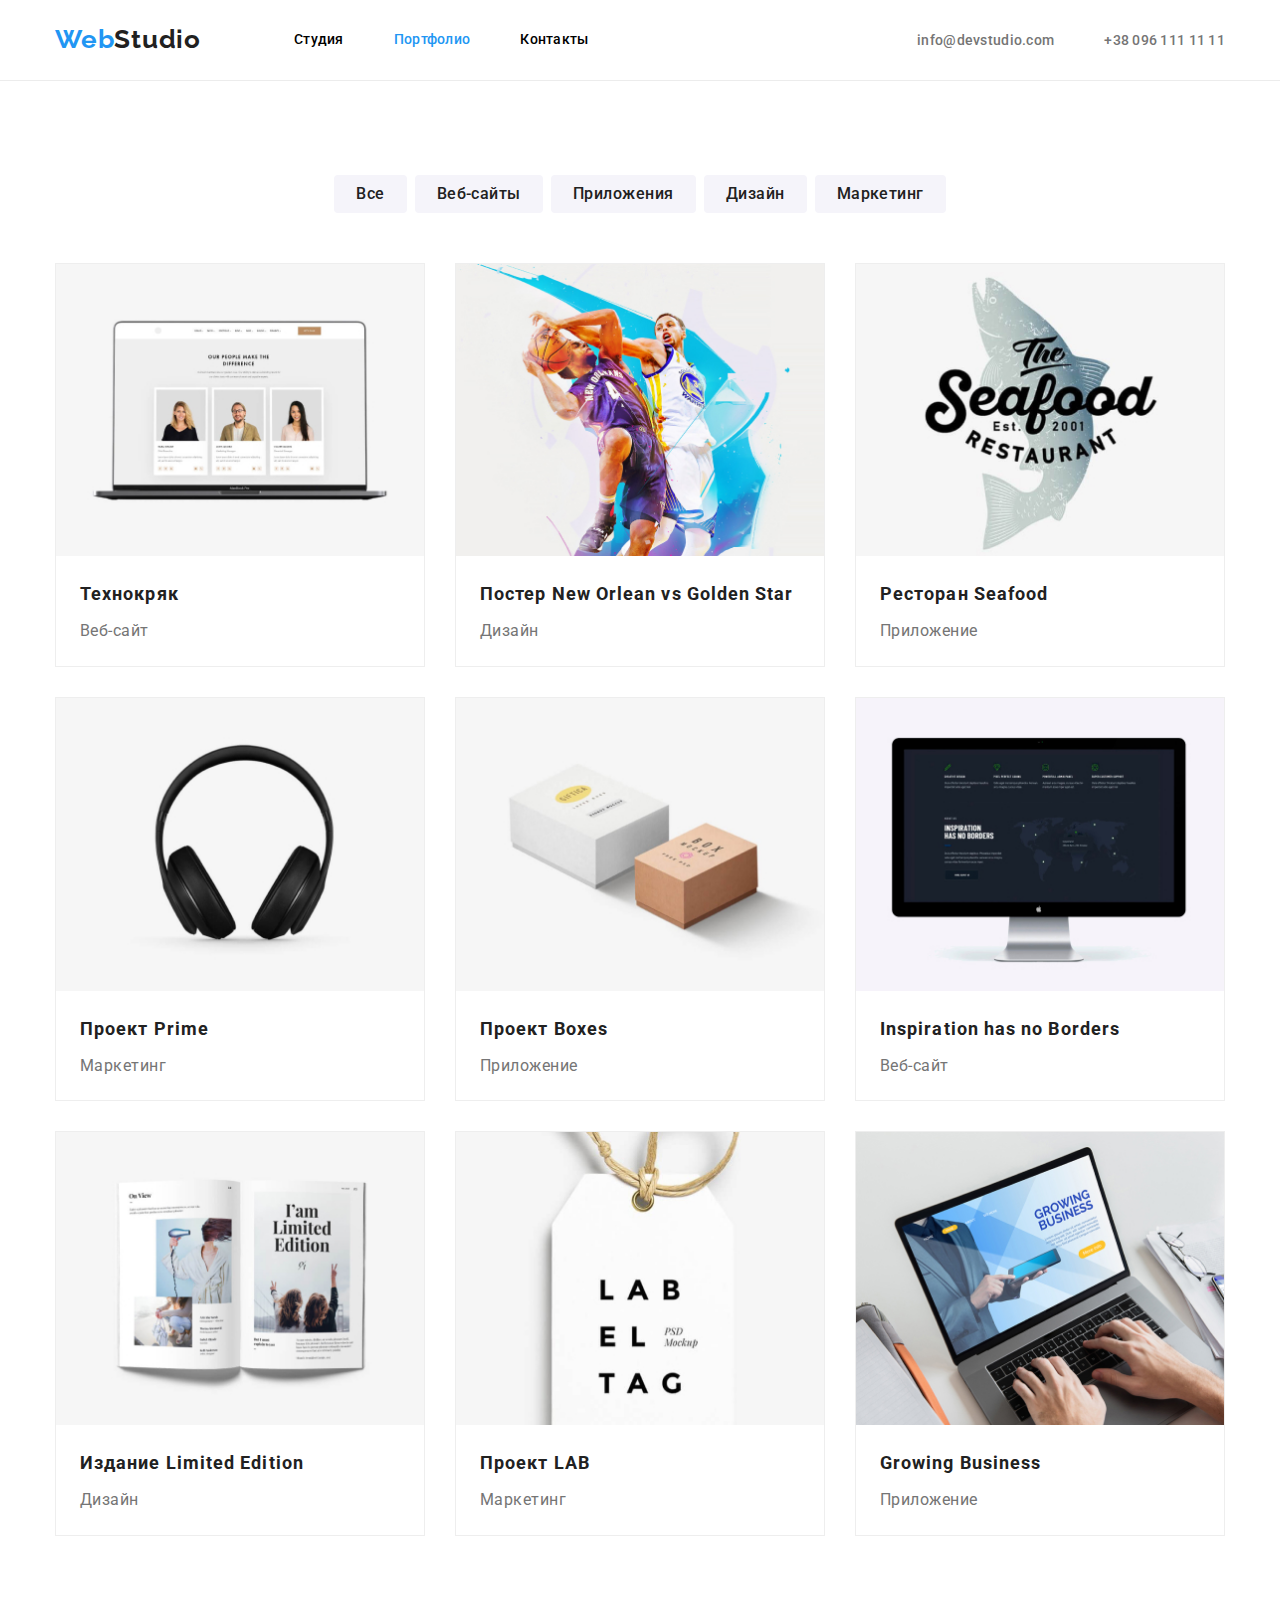
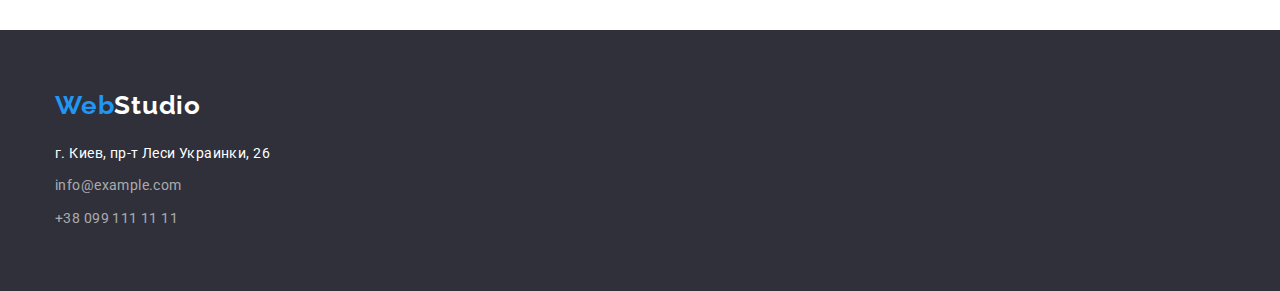
==== portfolio.html @ 2e31e567 "1st commit hw-04" ====
<!DOCTYPE html>
<html lang="ru">
  <head>
    <meta charset="UTF-8" />
    <meta name="viewport" content="width=device-width, initial-scale=1.0" />
    <title>Портфолио</title>
    <link rel="stylesheet" href="./css/normalize.css" />
    <link
      href="https://fonts.googleapis.com/css2?family=Raleway:wght@700&family=Roboto:ital,wght@0,100;0,300;0,400;0,500;0,700;0,900;1,500&display=swap"
      rel="stylesheet"
    />
    <link rel="stylesheet" href="./css/styles.css" />
  </head>

  <body>
    <!-- Header down  -->
    <header class="header">
      <div class="container">
        <nav class="main-nav">
          <!--оформление логотипа-->
          <a href="./index.html" class="logo-link">
            <p>
              <span class="logo logo-left">Web</span
              ><span class="logo logo-right">Studio</span>
            </p>
          </a>

          <ul class="nav-size site-nav">
            <li class="item">
              <a href="./index.html" class="link">Студия</a>
            </li>
            <li class="item">
              <a href="#" class="nav-light link">Портфолио</a>
            </li>
            <li class="item"><a href="#" class="link">Контакты</a></li>
          </ul>

          <ul class="nav-address">
            <li class="item">
              <a
                href="mailto:info@devstudio.com"
                class="link nav-color nav-size"
                >info@devstudio.com</a
              >
            </li>
            <li class="item">
              <a href="tel:+380961111111" class="link nav-color nav-size"
                >+38 096 111 11 11</a
              >
            </li>
          </ul>
        </nav>
      </div>
    </header>

    <!-- Main down -->
    <main>
      <section>
        <div class="container">
          <h1 class="main-title">Портфолио</h1>
          <!-- Cписок кнопок -->
          <ul class="button-list">
            <li class="item">
              <button type="button" class="button">Все</button>
            </li>
            <li class="item">
              <button type="button" class="button">Веб-сайты</button>
            </li>
            <li class="item">
              <button type="button" class="button">Приложения</button>
            </li>
            <li class="item">
              <button type="button" class="button">Дизайн</button>
            </li>
            <li class="item">
              <button type="button" class="button">Маркетинг</button>
            </li>
          </ul>

          <!-- галерея -->
          <ul class="galery-board">
            <li class="galery-item galery-bg">
              <a href="#">
                <img
                  src="./images/portfolio/technocrack.jpg"
                  alt="картинка главной станицы вебсайта"
                />
                <div class="galery-text">
                  <h3 class="project-text margin-null">Технокряк</h3>
                  <p class="project-job margin-null">Веб-сайт</p>
                </div>
                <p class="galery-decryption">
                  Lorem ipsum dolor sit amet consectetur adipisicing elit.
                  Nesciunt, enim.
                </p>
              </a>
            </li>

            <li class="galery-item galery-bg">
              <a href="#">
                <img
                  src="./images/portfolio/basket.jpg"
                  alt="Постер New Orlean vs Golden Star"
                />

                <div class="galery-text">
                  <h3 class="project-text margin-null">
                    Постер New Orlean vs Golden Star
                  </h3>
                  <p class="project-job margin-null">Дизайн</p>
                </div>

                <p class="galery-decryption">
                  Lorem ipsum dolor sit amet consectetur adipisicing elit.
                  Nesciunt, enim.
                </p>
              </a>
            </li>

            <li class="galery-item galery-bg">
              <a href="#">
                <img
                  src="./images/portfolio/seafood.jpg"
                  alt="Реклама ресторана seafood"
                />

                <div class="galery-text">
                  <h3 class="project-text margin-null">Ресторан Seafood</h3>
                  <p class="project-job margin-null">Приложение</p>
                </div>

                <p class="galery-decryption">
                  Lorem ipsum dolor sit amet consectetur adipisicing elit.
                  Nesciunt, enim.
                </p>
              </a>
            </li>

            <li class="galery-item galery-bg">
              <a href="#">
                <img
                  src="./images/portfolio/prime.jpg"
                  alt="Наушники на белом фоне"
                />
                <div class="galery-text">
                  <h3 class="project-text margin-null">Проект Prime</h3>
                  <p class="project-job margin-null">Маркетинг</p>
                </div>
                <p class="galery-decryption">
                  Lorem ipsum dolor sit amet consectetur adipisicing elit.
                  Nesciunt, enim.
                </p>
              </a>
            </li>

            <li class="galery-item galery-bg">
              <a href="#">
                <img
                  src="./images/portfolio/boxes.jpg"
                  alt="Коробки на белом фоне"
                />

                <div class="galery-text">
                  <h3 class="project-text margin-null">Проект Boxes</h3>
                  <p class="project-job margin-null">Приложение</p>
                </div>

                <p class="galery-decryption">
                  Lorem ipsum dolor sit amet consectetur adipisicing elit.
                  Nesciunt, enim.
                </p>
              </a>
            </li>

            <li class="galery-item galery-bg">
              <a href="#">
                <img
                  src="./images/portfolio/inspiration.jpg"
                  alt="Монитор на белом фоне"
                />

                <div class="galery-text">
                  <h3 class="project-text margin-null">
                    Inspiration has no Borders
                  </h3>
                  <p class="project-job margin-null">Веб-сайт</p>
                </div>

                <p class="galery-decryption">
                  Lorem ipsum dolor sit amet consectetur adipisicing elit.
                  Nesciunt, enim.
                </p>
              </a>
            </li>

            <li class="galery-item galery-bg">
              <a href="#">
                <img
                  src="./images/portfolio/limited-edition.jpg"
                  alt="Разворот журнала"
                />

                <div class="galery-text">
                  <h3 class="project-text margin-null">
                    Издание Limited Edition
                  </h3>
                  <p class="project-job margin-null">Дизайн</p>
                </div>

                <p class="galery-decryption">
                  Lorem ipsum dolor sit amet consectetur adipisicing elit.
                  Nesciunt, enim.
                </p>
              </a>
            </li>

            <li class="galery-item galery-bg">
              <a href="#">
                <img
                  src="./images/portfolio/label-tag.jpg"
                  alt="Лейба с надписью Label Tag"
                />

                <div class="galery-text">
                  <h3 class="project-text margin-null">Проект LAB</h3>
                  <p class="project-job margin-null">Маркетинг</p>
                </div>

                <p class="galery-decryption">
                  Lorem ipsum dolor sit amet consectetur adipisicing elit.
                  Nesciunt, enim.
                </p>
              </a>
            </li>

            <li class="galery-item galery-bg">
              <a href="#">
                <img
                  src="./images/portfolio/growing-business.jpg"
                  alt="ноутбук на котором печатают"
                />

                <div class="galery-text">
                  <h3 class="project-text margin-null">Growing Business</h3>
                  <p class="project-job margin-null">Приложение</p>
                </div>

                <p class="galery-decryption">
                  Lorem ipsum dolor sit amet consectetur adipisicing elit.
                  Nesciunt, enim.
                </p>
              </a>
            </li>
          </ul>
        </div>
      </section>
    </main>

    <!-- Footer down -->
    <footer class="footer">
      <div class="container">
        <a href="#">
          <p class="logo-text">
            <span class="logo logo-left">Web</span
            ><span class="logo logo-footer">Studio</span>
          </p>
        </a>
        <address class="footer-link">
          <p>г. Киев, пр-т Леси Украинки, 26</p>

          <ul class="footer-address">
            <li>
              <a href="mailto:info@example.com" class="link"
                >info@example.com</a
              >
            </li>

            <li>
              <a href="tel:+380991111111" class="link">+38 099 111 11 11</a>
            </li>
          </ul>
        </address>
      </div>
    </footer>
  </body>
</html>
---- css/styles.css ----
/* color: #212121; основной цвет текста (черный) */
/* color: #757575; цвет почты и телефона хедер и цвет вторичного текста(серый) */
/* color: rgba(255, 255, 255, 0.6); цвет почты и телефона футер(серый)*/
/* color: #2196F3; синий акцент */
/* background: #2F303A; фон первой секции (темно-серый) */
/* background: #F5F4FA; */

:root {
  /* color-parameters */
  --color-black: #212121;
  --color-white: #ffffff;
  --color-grey: #757575;
  --color-blue: #2196f3;
  --color-background-grey: #2f303a;
  --color-background-our: #f5f4fa;
  --color-grey-rgba: rgba(255, 255, 255, 0.6);

  /* font-nav-parameters */
  --nav-font-style: normal;
  --nav-font-weight: 500;
  --nav-font-size: 14px;
  --nav-line-height: 1.14;
  --nav-letter-spacing: 0.02em;
}

body {
  font-family: 'Roboto', sans-serif;
  background-color: var(--color-white);
}
body ul {
  list-style: none;
  font-style: normal;
  margin-block-start: 0px;
  margin-block-end: 0px;
  padding-inline-start: 0px;
}
.margin-null {
  margin-block-start: 0;
  margin-block-end: 0;
}

.main-title {
  display: none;
}

.header {
  border-bottom: 1px solid #ececec;
}

.link {
  columns: #000000;
  text-decoration: none;
}

.link:hover,
.link:focus {
  color: var(--color-blue);
}

/* start navigation block */
.main-nav {
  display: flex;
  align-items: center;
}
.site-nav {
  display: flex;
}

.site-nav .item {
  margin-right: 50px;
}
.site-nav .item:last-child {
  margin-right: 0;
}
.nav-size .link {
  display: block;
  padding-top: 32px;
  padding-bottom: 32px;
}

.nav-address {
  display: flex;
  margin-left: auto;
}
.nav-address .link {
  padding-top: 32px;
  padding-bottom: 32px;
}

.container {
  margin-left: auto;
  margin-right: auto;
  width: 1170px;
  padding-left: 15px;
  padding-right: 15px;
}
.main-nav .logo-link {
  margin-right: 93px;
}

.logo-link p {
  margin-block-start: 0px;
  margin-block-end: 0px;
  padding-top: 24px;
  padding-bottom: 25px;
}
/* .nav-address .item {
  margin-right: 50px;
}
.nav-address .item:last-child {
  margin-right: 0;
} */

.nav-address .item + .item {
  margin-left: 50px;
}

.nav-light {
  color: var(--color-blue);
}

.nav-color {
  color: var(--color-grey);
}

.nav-size {
  font-style: var(--nav-font-style);
  font-weight: var(--nav-font-weight);
  font-size: var(--nav-font-size);
  line-height: var(--nav-line-height);
  letter-spacing: var(--nav-letter-spacing);
  padding-inline-start: 0px;
}
/* END navigation block */
/* -----------
-----------
-----------
----------- */
/* start logo css */

.logo {
  font-family: Raleway;
  font-style: normal;
  font-weight: bold;
  font-size: 26px;
  line-height: 1.19;
  /* identical to box height */
  letter-spacing: 0.03em;
}

.logo-left {
  color: var(--color-blue);
}

.logo-right {
  color: var(--color-black);
}

/* .header-logo {
} */
.logo-footer {
  color: var(--color-white);
  margin-bottom: 20px;
}
/* END logo css */
/* -----------
-----------
-----------
----------- */
/* Start main section */
.main-section {
  background-color: var(--color-background-grey);
  text-align: center;
  padding-bottom: 200px;
  padding-top: 200px;
}

.main-text {
  font-style: normal;
  font-weight: 900;
  font-size: 44px;
  line-height: 1.36;
  text-align: center;
  letter-spacing: 0.06em;
  text-transform: uppercase;
  color: var(--color-white);
  margin-top: 0;
  margin-bottom: 30;
}

.main-button {
  display: inline-block;
  padding: 10px 32px;
  min-width: 200px;
  border-radius: 4px;
  border: none;
  text-decoration: none;
  font-family: Roboto;
  font-style: normal;
  font-weight: bold;
  font-size: 16px;
  line-height: 30px;
  letter-spacing: 0.06em;
  color: var(--color-white);
  background-color: var(--color-blue);
  margin-top: 0px;
  margin-bottom: 0px;
}

/* END main sections */
/* -----------
-----------
-----------
----------- */

/* Start section description */
.section-desc {
  padding-top: 94px;
  padding-bottom: 94px;
}

.section-desc h3 {
  font-style: normal;
  font-weight: bold;
  font-size: 14px;
  line-height: 1.14;
  letter-spacing: 0.03em;
  text-transform: uppercase;
  color: var(--color-black);
}

.desc-content {
  display: flex;
  padding-inline-start: 0px;

  margin: 0;
}

.desc-content .item + .item {
  margin-left: 30px;
}
.desc-content .item h3 {
  margin-top: 0;
  margin-bottom: 10px;
}
.desc-content .item p {
  margin-block-start: 0px;
  margin-block-end: 0px;
}
.desc-text {
  font-style: normal;
  font-weight: normal;
  font-size: 14px;
  color: var(--color-grey);
  line-height: 1.71;
  /* or 171% */

  letter-spacing: 0.03em;
}

/* END section description */

/* /Start about section */
.text-about {
  font-style: normal;
  font-weight: bold;
  font-size: 36px;
  line-height: 1.16;
  text-align: center;
  letter-spacing: 0.03em;
  color: var(--color-black);
  margin-block-start: 0px;
  margin-bottom: 50px;
}

.about-image {
  display: flex;

  margin-bottom: 94px;
}
.about-image .item + .item {
  margin-left: 30px;
}
/* End about section */
/* //////
///////
/////// */
/* Start Team section */
.team-section {
  background-color: var(--color-background-our);
  text-align: center;
  padding-top: 94px;
  padding-bottom: 94px;
}

.team-section h3 {
  font-style: normal;
  font-weight: 500;
  font-size: 16px;
  line-height: 1.18;
  text-align: center;
  letter-spacing: 0.03em;
  color: var(--color-black);
}
.team-section p {
  font-style: normal;
  font-weight: normal;
  font-size: 16px;
  line-height: 19px;
  text-align: center;
  letter-spacing: 0.03em;

  color: var(--color-grey);
}

.team-list {
  display: flex;
  padding-inline-start: 0px;
}

.team-list .item + .item {
  margin-left: 30px;
}

.footer {
  background-color: var(--color-background-grey);
  padding-top: 60px;
  padding-bottom: 60px;
}
.footer-link p {
  font-family: Roboto;
  font-style: normal;
  font-weight: normal;
  font-size: 14px;
  line-height: 24px;
  /* or 171% */

  letter-spacing: 0.03em;

  color: var(--color-white);
  margin-bottom: 9px;
}

.footer-link a {
  font-style: normal;
  font-weight: normal;
  font-size: 14px;
  line-height: 1.71;
  /* or 171% */
  letter-spacing: 0.03em;
  color: var(--color-grey-rgba);
  margin-top: 9px;
}
.logo-text {
  margin-block-start: 0;
  margin-bottom: 20px;
}

.footer-address {
  padding-inline-start: 0px;
}

.footer-address li:first-child {
  margin-bottom: 9px;
}

.team-frame {
  background-color: #ffffff;
  box-shadow: 0px 1px 3px rgba(0, 0, 0, 0.12), 0px 1px 1px rgba(0, 0, 0, 0.14),
    0px 2px 1px rgba(0, 0, 0, 0.2);
  border-radius: 0px 0px 4px 4px;
}

.team-frame h3,
p {
  margin-block-start: 0px;
  margin-block-end: 0px;
}
.team-frame h3 {
  margin-top: 30px;
  margin-bottom: 10px;
}
.team-frame p {
  margin-bottom: 30px;
}
/* +

PORTFOLIO.HTML

*/

.button {
  font-style: normal;
  font-weight: 500;
  font-size: 16px;
  line-height: 1.62;
  /* identical to box height, or 162% */
  text-align: center;
  letter-spacing: 0.03em;
  color: var(--color-black);
  background: var(--color-background-our);
  border-radius: 4px;
  border: 0px;
  padding: 6px 22px;
}

.button:hover,
.button:focus {
  color: var(--color-white);
  background-color: var(--color-blue);
  border: 0px;
  box-shadow: 0px 3px 1px rgba(0, 0, 0, 0.1), 0px 1px 2px rgba(0, 0, 0, 0.08),
    0px 2px 2px rgba(0, 0, 0, 0.12);
  border-radius: 4px;
}

.button-list {
  display: flex;
  justify-content: center;
  margin-top: 94px;
  margin-bottom: 50px;
}
.button-list .item + .item {
  margin-left: 8px;
}

.galery-board {
  display: flex;
  flex-wrap: wrap;
  padding-bottom: 94px;
}
.galery-item {
  width: calc((100% - 30px * 2) / 3);
  height: auto;
  margin-right: 30px;
  margin-bottom: 30px;
  justify-content: center;
  border: 1px solid #eeeeee;
  box-sizing: border-box;
}
.galery-item:nth-child(3n) {
  margin-right: 0;
}
.galery-item:nth-last-child(-n + 3) {
  margin-bottom: 0;
}

.galery-bg {
  background-color: var(--color-white);
}
.galery-text {
  padding: 20px 24px;
}
.project-text {
  font-style: normal;
  font-weight: bold;
  font-size: 18px;
  line-height: 2;
  /* identical to box height, or 200% */
  letter-spacing: 0.06em;
  color: var(--color-black);
  margin-bottom: 4px;
}

.galery-decryption {
  display: none;
}

.project-job {
  font-style: normal;
  font-weight: normal;
  font-size: 16px;
  line-height: 1.87;
  /* identical to box height, or 187% */
  letter-spacing: 0.03em;
  color: var(--color-grey);
}
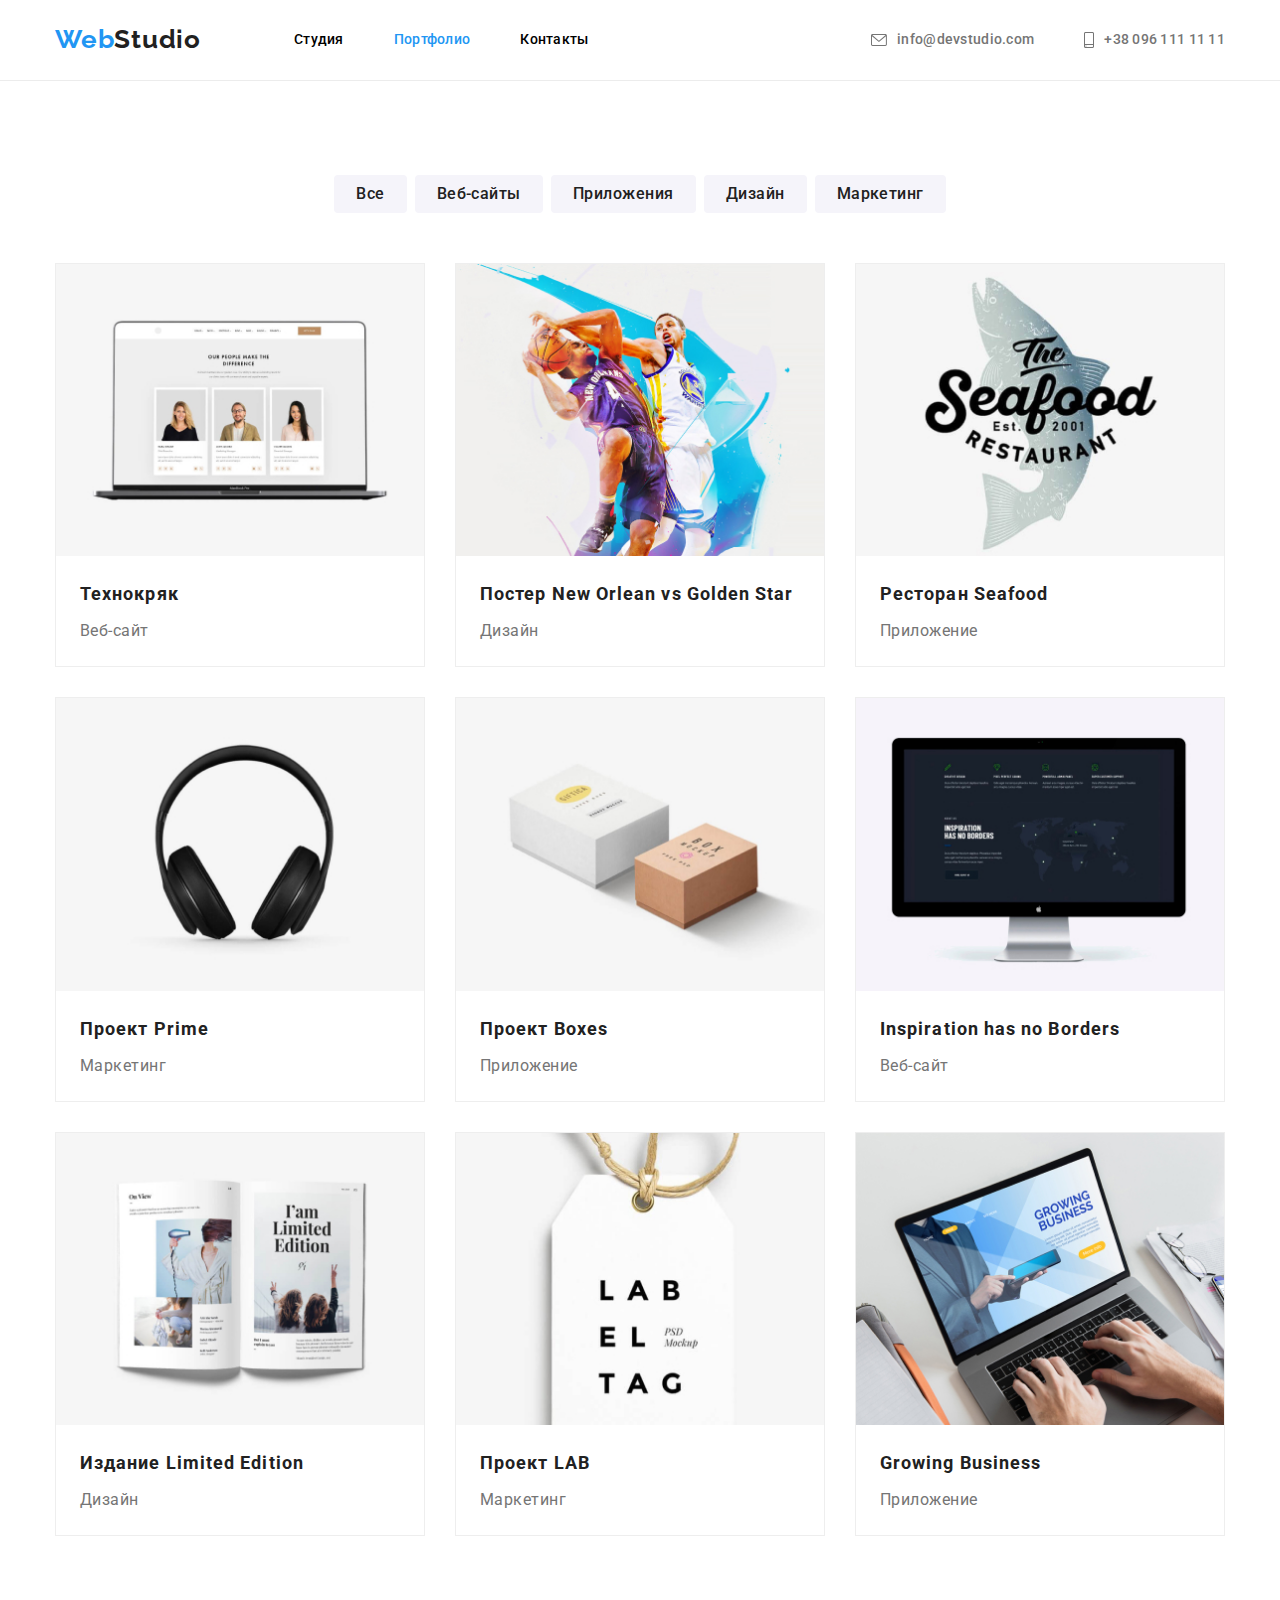
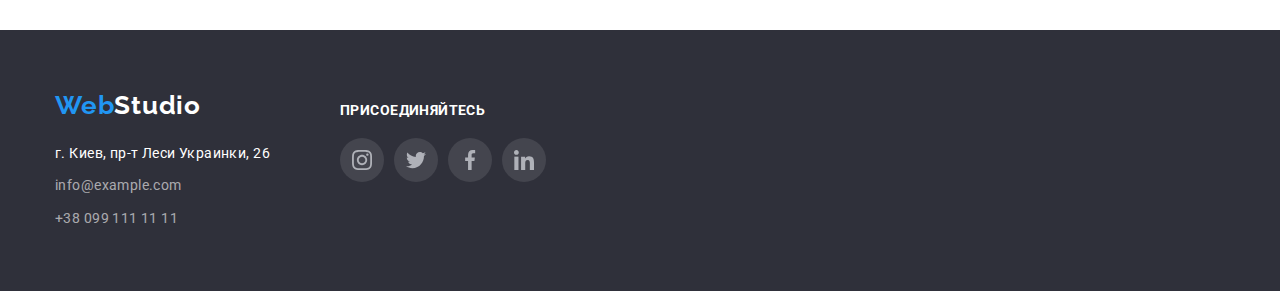
==== commit 4e6ccde7: "first sub hw-04" ====
--- a/portfolio.html
+++ b/portfolio.html
@@ -1,286 +1,337 @@
-<!DOCTYPE html>
-<html lang="ru">
-  <head>
-    <meta charset="UTF-8" />
-    <meta name="viewport" content="width=device-width, initial-scale=1.0" />
-    <title>Портфолио</title>
-    <link rel="stylesheet" href="./css/normalize.css" />
-    <link
-      href="https://fonts.googleapis.com/css2?family=Raleway:wght@700&family=Roboto:ital,wght@0,100;0,300;0,400;0,500;0,700;0,900;1,500&display=swap"
-      rel="stylesheet"
-    />
-    <link rel="stylesheet" href="./css/styles.css" />
-  </head>
-
-  <body>
-    <!-- Header down  -->
-    <header class="header">
-      <div class="container">
-        <nav class="main-nav">
-          <!--оформление логотипа-->
-          <a href="./index.html" class="logo-link">
-            <p>
-              <span class="logo logo-left">Web</span
-              ><span class="logo logo-right">Studio</span>
-            </p>
-          </a>
-
-          <ul class="nav-size site-nav">
-            <li class="item">
-              <a href="./index.html" class="link">Студия</a>
-            </li>
-            <li class="item">
-              <a href="#" class="nav-light link">Портфолио</a>
-            </li>
-            <li class="item"><a href="#" class="link">Контакты</a></li>
-          </ul>
-
-          <ul class="nav-address">
-            <li class="item">
-              <a
-                href="mailto:info@devstudio.com"
-                class="link nav-color nav-size"
-                >info@devstudio.com</a
-              >
-            </li>
-            <li class="item">
-              <a href="tel:+380961111111" class="link nav-color nav-size"
-                >+38 096 111 11 11</a
-              >
-            </li>
-          </ul>
-        </nav>
-      </div>
-    </header>
-
-    <!-- Main down -->
-    <main>
-      <section>
-        <div class="container">
-          <h1 class="main-title">Портфолио</h1>
-          <!-- Cписок кнопок -->
-          <ul class="button-list">
-            <li class="item">
-              <button type="button" class="button">Все</button>
-            </li>
-            <li class="item">
-              <button type="button" class="button">Веб-сайты</button>
-            </li>
-            <li class="item">
-              <button type="button" class="button">Приложения</button>
-            </li>
-            <li class="item">
-              <button type="button" class="button">Дизайн</button>
-            </li>
-            <li class="item">
-              <button type="button" class="button">Маркетинг</button>
-            </li>
-          </ul>
-
-          <!-- галерея -->
-          <ul class="galery-board">
-            <li class="galery-item galery-bg">
-              <a href="#">
-                <img
-                  src="./images/portfolio/technocrack.jpg"
-                  alt="картинка главной станицы вебсайта"
-                />
-                <div class="galery-text">
-                  <h3 class="project-text margin-null">Технокряк</h3>
-                  <p class="project-job margin-null">Веб-сайт</p>
-                </div>
-                <p class="galery-decryption">
-                  Lorem ipsum dolor sit amet consectetur adipisicing elit.
-                  Nesciunt, enim.
-                </p>
-              </a>
-            </li>
-
-            <li class="galery-item galery-bg">
-              <a href="#">
-                <img
-                  src="./images/portfolio/basket.jpg"
-                  alt="Постер New Orlean vs Golden Star"
-                />
-
-                <div class="galery-text">
-                  <h3 class="project-text margin-null">
-                    Постер New Orlean vs Golden Star
-                  </h3>
-                  <p class="project-job margin-null">Дизайн</p>
-                </div>
-
-                <p class="galery-decryption">
-                  Lorem ipsum dolor sit amet consectetur adipisicing elit.
-                  Nesciunt, enim.
-                </p>
-              </a>
-            </li>
-
-            <li class="galery-item galery-bg">
-              <a href="#">
-                <img
-                  src="./images/portfolio/seafood.jpg"
-                  alt="Реклама ресторана seafood"
-                />
-
-                <div class="galery-text">
-                  <h3 class="project-text margin-null">Ресторан Seafood</h3>
-                  <p class="project-job margin-null">Приложение</p>
-                </div>
-
-                <p class="galery-decryption">
-                  Lorem ipsum dolor sit amet consectetur adipisicing elit.
-                  Nesciunt, enim.
-                </p>
-              </a>
-            </li>
-
-            <li class="galery-item galery-bg">
-              <a href="#">
-                <img
-                  src="./images/portfolio/prime.jpg"
-                  alt="Наушники на белом фоне"
-                />
-                <div class="galery-text">
-                  <h3 class="project-text margin-null">Проект Prime</h3>
-                  <p class="project-job margin-null">Маркетинг</p>
-                </div>
-                <p class="galery-decryption">
-                  Lorem ipsum dolor sit amet consectetur adipisicing elit.
-                  Nesciunt, enim.
-                </p>
-              </a>
-            </li>
-
-            <li class="galery-item galery-bg">
-              <a href="#">
-                <img
-                  src="./images/portfolio/boxes.jpg"
-                  alt="Коробки на белом фоне"
-                />
-
-                <div class="galery-text">
-                  <h3 class="project-text margin-null">Проект Boxes</h3>
-                  <p class="project-job margin-null">Приложение</p>
-                </div>
-
-                <p class="galery-decryption">
-                  Lorem ipsum dolor sit amet consectetur adipisicing elit.
-                  Nesciunt, enim.
-                </p>
-              </a>
-            </li>
-
-            <li class="galery-item galery-bg">
-              <a href="#">
-                <img
-                  src="./images/portfolio/inspiration.jpg"
-                  alt="Монитор на белом фоне"
-                />
-
-                <div class="galery-text">
-                  <h3 class="project-text margin-null">
-                    Inspiration has no Borders
-                  </h3>
-                  <p class="project-job margin-null">Веб-сайт</p>
-                </div>
-
-                <p class="galery-decryption">
-                  Lorem ipsum dolor sit amet consectetur adipisicing elit.
-                  Nesciunt, enim.
-                </p>
-              </a>
-            </li>
-
-            <li class="galery-item galery-bg">
-              <a href="#">
-                <img
-                  src="./images/portfolio/limited-edition.jpg"
-                  alt="Разворот журнала"
-                />
-
-                <div class="galery-text">
-                  <h3 class="project-text margin-null">
-                    Издание Limited Edition
-                  </h3>
-                  <p class="project-job margin-null">Дизайн</p>
-                </div>
-
-                <p class="galery-decryption">
-                  Lorem ipsum dolor sit amet consectetur adipisicing elit.
-                  Nesciunt, enim.
-                </p>
-              </a>
-            </li>
-
-            <li class="galery-item galery-bg">
-              <a href="#">
-                <img
-                  src="./images/portfolio/label-tag.jpg"
-                  alt="Лейба с надписью Label Tag"
-                />
-
-                <div class="galery-text">
-                  <h3 class="project-text margin-null">Проект LAB</h3>
-                  <p class="project-job margin-null">Маркетинг</p>
-                </div>
-
-                <p class="galery-decryption">
-                  Lorem ipsum dolor sit amet consectetur adipisicing elit.
-                  Nesciunt, enim.
-                </p>
-              </a>
-            </li>
-
-            <li class="galery-item galery-bg">
-              <a href="#">
-                <img
-                  src="./images/portfolio/growing-business.jpg"
-                  alt="ноутбук на котором печатают"
-                />
-
-                <div class="galery-text">
-                  <h3 class="project-text margin-null">Growing Business</h3>
-                  <p class="project-job margin-null">Приложение</p>
-                </div>
-
-                <p class="galery-decryption">
-                  Lorem ipsum dolor sit amet consectetur adipisicing elit.
-                  Nesciunt, enim.
-                </p>
-              </a>
-            </li>
-          </ul>
-        </div>
-      </section>
-    </main>
-
-    <!-- Footer down -->
-    <footer class="footer">
-      <div class="container">
-        <a href="#">
-          <p class="logo-text">
-            <span class="logo logo-left">Web</span
-            ><span class="logo logo-footer">Studio</span>
-          </p>
-        </a>
-        <address class="footer-link">
-          <p>г. Киев, пр-т Леси Украинки, 26</p>
-
-          <ul class="footer-address">
-            <li>
-              <a href="mailto:info@example.com" class="link"
-                >info@example.com</a
-              >
-            </li>
-
-            <li>
-              <a href="tel:+380991111111" class="link">+38 099 111 11 11</a>
-            </li>
-          </ul>
-        </address>
-      </div>
-    </footer>
-  </body>
-</html>
+<!DOCTYPE html>
+<html lang="ru">
+  <head>
+    <meta charset="UTF-8" />
+    <meta name="viewport" content="width=device-width, initial-scale=1.0" />
+    <title>Портфолио</title>
+    <link rel="stylesheet" href="./css/normalize.css" />
+    <link
+      href="https://fonts.googleapis.com/css2?family=Raleway:wght@700&family=Roboto:ital,wght@0,100;0,300;0,400;0,500;0,700;0,900;1,500&display=swap"
+      rel="stylesheet"
+    />
+    <link rel="stylesheet" href="./css/styles.css" />
+  </head>
+
+  <body>
+    <!-- Header down  -->
+    <header class="header">
+      <div class="container">
+        <nav class="main-nav">
+          <!--оформление логотипа-->
+          <a href="./index.html" class="logo-link">
+            <p>
+              <span class="logo logo-left">Web</span
+              ><span class="logo logo-right">Studio</span>
+            </p>
+          </a>
+
+          <ul class="nav-size site-nav">
+            <li class="item">
+              <a href="./index.html" class="link">Студия</a>
+            </li>
+            <li class="item">
+              <a href="#" class="nav-light link">Портфолио</a>
+            </li>
+            <li class="item"><a href="#" class="link">Контакты</a></li>
+          </ul>
+
+          <ul class="nav-address">
+            <li class="item">
+              <a
+                href="mailto:info@devstudio.com"
+                class="link nav-color nav-size"
+              >
+                <svg class="icon-envelope">
+                  <use href="./images/icon/symbol-defs.svg#icon-envelope"></use>
+                </svg>
+                info@devstudio.com
+              </a>
+            </li>
+            <li class="item">
+              <a href="tel:+380961111111" class="link nav-color nav-size">
+                <svg class="icon-smartphone">
+                  <use
+                    href="./images/icon/symbol-defs.svg#icon-smartphone"
+                  ></use>
+                </svg>
+                +38 096 111 11 11</a
+              >
+            </li>
+          </ul>
+        </nav>
+      </div>
+    </header>
+
+    <!-- Main down -->
+    <main>
+      <section>
+        <div class="container">
+          <h1 class="main-title">Портфолио</h1>
+          <!-- Cписок кнопок -->
+          <ul class="button-list">
+            <li class="item">
+              <button type="button" class="button">Все</button>
+            </li>
+            <li class="item">
+              <button type="button" class="button">Веб-сайты</button>
+            </li>
+            <li class="item">
+              <button type="button" class="button">Приложения</button>
+            </li>
+            <li class="item">
+              <button type="button" class="button">Дизайн</button>
+            </li>
+            <li class="item">
+              <button type="button" class="button">Маркетинг</button>
+            </li>
+          </ul>
+
+          <!-- галерея -->
+          <ul class="galery-board">
+            <li class="galery-item galery-bg">
+              <a href="#">
+                <img
+                  src="./images/portfolio/technocrack.jpg"
+                  alt="картинка главной станицы вебсайта"
+                />
+                <div class="galery-text">
+                  <h3 class="project-text margin-null">Технокряк</h3>
+                  <p class="project-job margin-null">Веб-сайт</p>
+                </div>
+                <p class="galery-decryption">
+                  Lorem ipsum dolor sit amet consectetur adipisicing elit.
+                  Nesciunt, enim.
+                </p>
+              </a>
+            </li>
+
+            <li class="galery-item galery-bg">
+              <a href="#">
+                <img
+                  src="./images/portfolio/basket.jpg"
+                  alt="Постер New Orlean vs Golden Star"
+                />
+
+                <div class="galery-text">
+                  <h3 class="project-text margin-null">
+                    Постер New Orlean vs Golden Star
+                  </h3>
+                  <p class="project-job margin-null">Дизайн</p>
+                </div>
+
+                <p class="galery-decryption">
+                  Lorem ipsum dolor sit amet consectetur adipisicing elit.
+                  Nesciunt, enim.
+                </p>
+              </a>
+            </li>
+
+            <li class="galery-item galery-bg">
+              <a href="#">
+                <img
+                  src="./images/portfolio/seafood.jpg"
+                  alt="Реклама ресторана seafood"
+                />
+
+                <div class="galery-text">
+                  <h3 class="project-text margin-null">Ресторан Seafood</h3>
+                  <p class="project-job margin-null">Приложение</p>
+                </div>
+
+                <p class="galery-decryption">
+                  Lorem ipsum dolor sit amet consectetur adipisicing elit.
+                  Nesciunt, enim.
+                </p>
+              </a>
+            </li>
+
+            <li class="galery-item galery-bg">
+              <a href="#">
+                <img
+                  src="./images/portfolio/prime.jpg"
+                  alt="Наушники на белом фоне"
+                />
+                <div class="galery-text">
+                  <h3 class="project-text margin-null">Проект Prime</h3>
+                  <p class="project-job margin-null">Маркетинг</p>
+                </div>
+                <p class="galery-decryption">
+                  Lorem ipsum dolor sit amet consectetur adipisicing elit.
+                  Nesciunt, enim.
+                </p>
+              </a>
+            </li>
+
+            <li class="galery-item galery-bg">
+              <a href="#">
+                <img
+                  src="./images/portfolio/boxes.jpg"
+                  alt="Коробки на белом фоне"
+                />
+
+                <div class="galery-text">
+                  <h3 class="project-text margin-null">Проект Boxes</h3>
+                  <p class="project-job margin-null">Приложение</p>
+                </div>
+
+                <p class="galery-decryption">
+                  Lorem ipsum dolor sit amet consectetur adipisicing elit.
+                  Nesciunt, enim.
+                </p>
+              </a>
+            </li>
+
+            <li class="galery-item galery-bg">
+              <a href="#">
+                <img
+                  src="./images/portfolio/inspiration.jpg"
+                  alt="Монитор на белом фоне"
+                />
+
+                <div class="galery-text">
+                  <h3 class="project-text margin-null">
+                    Inspiration has no Borders
+                  </h3>
+                  <p class="project-job margin-null">Веб-сайт</p>
+                </div>
+
+                <p class="galery-decryption">
+                  Lorem ipsum dolor sit amet consectetur adipisicing elit.
+                  Nesciunt, enim.
+                </p>
+              </a>
+            </li>
+
+            <li class="galery-item galery-bg">
+              <a href="#">
+                <img
+                  src="./images/portfolio/limited-edition.jpg"
+                  alt="Разворот журнала"
+                />
+
+                <div class="galery-text">
+                  <h3 class="project-text margin-null">
+                    Издание Limited Edition
+                  </h3>
+                  <p class="project-job margin-null">Дизайн</p>
+                </div>
+
+                <p class="galery-decryption">
+                  Lorem ipsum dolor sit amet consectetur adipisicing elit.
+                  Nesciunt, enim.
+                </p>
+              </a>
+            </li>
+
+            <li class="galery-item galery-bg">
+              <a href="#">
+                <img
+                  src="./images/portfolio/label-tag.jpg"
+                  alt="Лейба с надписью Label Tag"
+                />
+
+                <div class="galery-text">
+                  <h3 class="project-text margin-null">Проект LAB</h3>
+                  <p class="project-job margin-null">Маркетинг</p>
+                </div>
+
+                <p class="galery-decryption">
+                  Lorem ipsum dolor sit amet consectetur adipisicing elit.
+                  Nesciunt, enim.
+                </p>
+              </a>
+            </li>
+
+            <li class="galery-item galery-bg">
+              <a href="#">
+                <img
+                  src="./images/portfolio/growing-business.jpg"
+                  alt="ноутбук на котором печатают"
+                />
+
+                <div class="galery-text">
+                  <h3 class="project-text margin-null">Growing Business</h3>
+                  <p class="project-job margin-null">Приложение</p>
+                </div>
+
+                <p class="galery-decryption">
+                  Lorem ipsum dolor sit amet consectetur adipisicing elit.
+                  Nesciunt, enim.
+                </p>
+              </a>
+            </li>
+          </ul>
+        </div>
+      </section>
+    </main>
+
+    <!-- Footer down -->
+    <footer class="footer">
+      <div class="container flexbox">
+        <div class="footer-box">
+          <a href="#" class="logo-footer">
+            <p class="logo-text">
+              <span class="logo logo-left">Web</span
+              ><span class="logo logo-footer">Studio</span>
+            </p>
+          </a>
+          <address class="footer-link">
+            <p>г. Киев, пр-т Леси Украинки, 26</p>
+
+            <div>
+              <ul class="footer-address">
+                <li>
+                  <a href="mailto:info@example.com" class="link"
+                    >info@example.com</a
+                  >
+                </li>
+
+                <li>
+                  <a href="tel:+380991111111" class="link">+38 099 111 11 11</a>
+                </li>
+              </ul>
+            </div>
+          </address>
+        </div>
+        <div class="footer-box">
+          <h3 class="footer-text">Присоединяйтесь</h3>
+          <ul class="network-list">
+            <li class="network-item">
+              <a class="network-link" href="https://www.instagram.com/">
+                <svg class="network-icon">
+                  <use
+                    href="./images/icon/symbol-defs.svg#icon-instagram"
+                  ></use>
+                </svg>
+              </a>
+            </li>
+
+            <li class="network-item">
+              <a class="network-link" href="https://twitter.com/">
+                <svg class="network-icon">
+                  <use href="./images/icon/symbol-defs.svg#icon-twitter"></use>
+                </svg>
+              </a>
+            </li>
+
+            <li class="network-item">
+              <a class="network-link" href="https://www.facebook.com/">
+                <svg class="network-icon">
+                  <use href="./images/icon/symbol-defs.svg#icon-facebook"></use>
+                </svg>
+              </a>
+            </li>
+
+            <li class="network-item">
+              <a class="network-link" href="https://www.linkedin.com/">
+                <svg class="network-icon">
+                  <use href="./images/icon/symbol-defs.svg#icon-linkedin"></use>
+                </svg>
+              </a>
+            </li>
+          </ul>
+        </div>
+      </div>
+    </footer>
+  </body>
+</html>
--- a/css/styles.css
+++ b/css/styles.css
@@ -1,477 +1,624 @@
-/* color: #212121; основной цвет текста (черный) */
-/* color: #757575; цвет почты и телефона хедер и цвет вторичного текста(серый) */
-/* color: rgba(255, 255, 255, 0.6); цвет почты и телефона футер(серый)*/
-/* color: #2196F3; синий акцент */
-/* background: #2F303A; фон первой секции (темно-серый) */
-/* background: #F5F4FA; */
-
-:root {
-  /* color-parameters */
-  --color-black: #212121;
-  --color-white: #ffffff;
-  --color-grey: #757575;
-  --color-blue: #2196f3;
-  --color-background-grey: #2f303a;
-  --color-background-our: #f5f4fa;
-  --color-grey-rgba: rgba(255, 255, 255, 0.6);
-
-  /* font-nav-parameters */
-  --nav-font-style: normal;
-  --nav-font-weight: 500;
-  --nav-font-size: 14px;
-  --nav-line-height: 1.14;
-  --nav-letter-spacing: 0.02em;
-}
-
-body {
-  font-family: 'Roboto', sans-serif;
-  background-color: var(--color-white);
-}
-body ul {
-  list-style: none;
-  font-style: normal;
-  margin-block-start: 0px;
-  margin-block-end: 0px;
-  padding-inline-start: 0px;
-}
-.margin-null {
-  margin-block-start: 0;
-  margin-block-end: 0;
-}
-
-.main-title {
-  display: none;
-}
-
-.header {
-  border-bottom: 1px solid #ececec;
-}
-
-.link {
-  columns: #000000;
-  text-decoration: none;
-}
-
-.link:hover,
-.link:focus {
-  color: var(--color-blue);
-}
-
-/* start navigation block */
-.main-nav {
-  display: flex;
-  align-items: center;
-}
-.site-nav {
-  display: flex;
-}
-
-.site-nav .item {
-  margin-right: 50px;
-}
-.site-nav .item:last-child {
-  margin-right: 0;
-}
-.nav-size .link {
-  display: block;
-  padding-top: 32px;
-  padding-bottom: 32px;
-}
-
-.nav-address {
-  display: flex;
-  margin-left: auto;
-}
-.nav-address .link {
-  padding-top: 32px;
-  padding-bottom: 32px;
-}
-
-.container {
-  margin-left: auto;
-  margin-right: auto;
-  width: 1170px;
-  padding-left: 15px;
-  padding-right: 15px;
-}
-.main-nav .logo-link {
-  margin-right: 93px;
-}
-
-.logo-link p {
-  margin-block-start: 0px;
-  margin-block-end: 0px;
-  padding-top: 24px;
-  padding-bottom: 25px;
-}
-/* .nav-address .item {
-  margin-right: 50px;
-}
-.nav-address .item:last-child {
-  margin-right: 0;
-} */
-
-.nav-address .item + .item {
-  margin-left: 50px;
-}
-
-.nav-light {
-  color: var(--color-blue);
-}
-
-.nav-color {
-  color: var(--color-grey);
-}
-
-.nav-size {
-  font-style: var(--nav-font-style);
-  font-weight: var(--nav-font-weight);
-  font-size: var(--nav-font-size);
-  line-height: var(--nav-line-height);
-  letter-spacing: var(--nav-letter-spacing);
-  padding-inline-start: 0px;
-}
-/* END navigation block */
-/* -----------
------------
------------
------------ */
-/* start logo css */
-
-.logo {
-  font-family: Raleway;
-  font-style: normal;
-  font-weight: bold;
-  font-size: 26px;
-  line-height: 1.19;
-  /* identical to box height */
-  letter-spacing: 0.03em;
-}
-
-.logo-left {
-  color: var(--color-blue);
-}
-
-.logo-right {
-  color: var(--color-black);
-}
-
-/* .header-logo {
-} */
-.logo-footer {
-  color: var(--color-white);
-  margin-bottom: 20px;
-}
-/* END logo css */
-/* -----------
------------
------------
------------ */
-/* Start main section */
-.main-section {
-  background-color: var(--color-background-grey);
-  text-align: center;
-  padding-bottom: 200px;
-  padding-top: 200px;
-}
-
-.main-text {
-  font-style: normal;
-  font-weight: 900;
-  font-size: 44px;
-  line-height: 1.36;
-  text-align: center;
-  letter-spacing: 0.06em;
-  text-transform: uppercase;
-  color: var(--color-white);
-  margin-top: 0;
-  margin-bottom: 30;
-}
-
-.main-button {
-  display: inline-block;
-  padding: 10px 32px;
-  min-width: 200px;
-  border-radius: 4px;
-  border: none;
-  text-decoration: none;
-  font-family: Roboto;
-  font-style: normal;
-  font-weight: bold;
-  font-size: 16px;
-  line-height: 30px;
-  letter-spacing: 0.06em;
-  color: var(--color-white);
-  background-color: var(--color-blue);
-  margin-top: 0px;
-  margin-bottom: 0px;
-}
-
-/* END main sections */
-/* -----------
------------
------------
------------ */
-
-/* Start section description */
-.section-desc {
-  padding-top: 94px;
-  padding-bottom: 94px;
-}
-
-.section-desc h3 {
-  font-style: normal;
-  font-weight: bold;
-  font-size: 14px;
-  line-height: 1.14;
-  letter-spacing: 0.03em;
-  text-transform: uppercase;
-  color: var(--color-black);
-}
-
-.desc-content {
-  display: flex;
-  padding-inline-start: 0px;
-
-  margin: 0;
-}
-
-.desc-content .item + .item {
-  margin-left: 30px;
-}
-.desc-content .item h3 {
-  margin-top: 0;
-  margin-bottom: 10px;
-}
-.desc-content .item p {
-  margin-block-start: 0px;
-  margin-block-end: 0px;
-}
-.desc-text {
-  font-style: normal;
-  font-weight: normal;
-  font-size: 14px;
-  color: var(--color-grey);
-  line-height: 1.71;
-  /* or 171% */
-
-  letter-spacing: 0.03em;
-}
-
-/* END section description */
-
-/* /Start about section */
-.text-about {
-  font-style: normal;
-  font-weight: bold;
-  font-size: 36px;
-  line-height: 1.16;
-  text-align: center;
-  letter-spacing: 0.03em;
-  color: var(--color-black);
-  margin-block-start: 0px;
-  margin-bottom: 50px;
-}
-
-.about-image {
-  display: flex;
-
-  margin-bottom: 94px;
-}
-.about-image .item + .item {
-  margin-left: 30px;
-}
-/* End about section */
-/* //////
-///////
-/////// */
-/* Start Team section */
-.team-section {
-  background-color: var(--color-background-our);
-  text-align: center;
-  padding-top: 94px;
-  padding-bottom: 94px;
-}
-
-.team-section h3 {
-  font-style: normal;
-  font-weight: 500;
-  font-size: 16px;
-  line-height: 1.18;
-  text-align: center;
-  letter-spacing: 0.03em;
-  color: var(--color-black);
-}
-.team-section p {
-  font-style: normal;
-  font-weight: normal;
-  font-size: 16px;
-  line-height: 19px;
-  text-align: center;
-  letter-spacing: 0.03em;
-
-  color: var(--color-grey);
-}
-
-.team-list {
-  display: flex;
-  padding-inline-start: 0px;
-}
-
-.team-list .item + .item {
-  margin-left: 30px;
-}
-
-.footer {
-  background-color: var(--color-background-grey);
-  padding-top: 60px;
-  padding-bottom: 60px;
-}
-.footer-link p {
-  font-family: Roboto;
-  font-style: normal;
-  font-weight: normal;
-  font-size: 14px;
-  line-height: 24px;
-  /* or 171% */
-
-  letter-spacing: 0.03em;
-
-  color: var(--color-white);
-  margin-bottom: 9px;
-}
-
-.footer-link a {
-  font-style: normal;
-  font-weight: normal;
-  font-size: 14px;
-  line-height: 1.71;
-  /* or 171% */
-  letter-spacing: 0.03em;
-  color: var(--color-grey-rgba);
-  margin-top: 9px;
-}
-.logo-text {
-  margin-block-start: 0;
-  margin-bottom: 20px;
-}
-
-.footer-address {
-  padding-inline-start: 0px;
-}
-
-.footer-address li:first-child {
-  margin-bottom: 9px;
-}
-
-.team-frame {
-  background-color: #ffffff;
-  box-shadow: 0px 1px 3px rgba(0, 0, 0, 0.12), 0px 1px 1px rgba(0, 0, 0, 0.14),
-    0px 2px 1px rgba(0, 0, 0, 0.2);
-  border-radius: 0px 0px 4px 4px;
-}
-
-.team-frame h3,
-p {
-  margin-block-start: 0px;
-  margin-block-end: 0px;
-}
-.team-frame h3 {
-  margin-top: 30px;
-  margin-bottom: 10px;
-}
-.team-frame p {
-  margin-bottom: 30px;
-}
-/* +
-
-PORTFOLIO.HTML
-
-*/
-
-.button {
-  font-style: normal;
-  font-weight: 500;
-  font-size: 16px;
-  line-height: 1.62;
-  /* identical to box height, or 162% */
-  text-align: center;
-  letter-spacing: 0.03em;
-  color: var(--color-black);
-  background: var(--color-background-our);
-  border-radius: 4px;
-  border: 0px;
-  padding: 6px 22px;
-}
-
-.button:hover,
-.button:focus {
-  color: var(--color-white);
-  background-color: var(--color-blue);
-  border: 0px;
-  box-shadow: 0px 3px 1px rgba(0, 0, 0, 0.1), 0px 1px 2px rgba(0, 0, 0, 0.08),
-    0px 2px 2px rgba(0, 0, 0, 0.12);
-  border-radius: 4px;
-}
-
-.button-list {
-  display: flex;
-  justify-content: center;
-  margin-top: 94px;
-  margin-bottom: 50px;
-}
-.button-list .item + .item {
-  margin-left: 8px;
-}
-
-.galery-board {
-  display: flex;
-  flex-wrap: wrap;
-  padding-bottom: 94px;
-}
-.galery-item {
-  width: calc((100% - 30px * 2) / 3);
-  height: auto;
-  margin-right: 30px;
-  margin-bottom: 30px;
-  justify-content: center;
-  border: 1px solid #eeeeee;
-  box-sizing: border-box;
-}
-.galery-item:nth-child(3n) {
-  margin-right: 0;
-}
-.galery-item:nth-last-child(-n + 3) {
-  margin-bottom: 0;
-}
-
-.galery-bg {
-  background-color: var(--color-white);
-}
-.galery-text {
-  padding: 20px 24px;
-}
-.project-text {
-  font-style: normal;
-  font-weight: bold;
-  font-size: 18px;
-  line-height: 2;
-  /* identical to box height, or 200% */
-  letter-spacing: 0.06em;
-  color: var(--color-black);
-  margin-bottom: 4px;
-}
-
-.galery-decryption {
-  display: none;
-}
-
-.project-job {
-  font-style: normal;
-  font-weight: normal;
-  font-size: 16px;
-  line-height: 1.87;
-  /* identical to box height, or 187% */
-  letter-spacing: 0.03em;
-  color: var(--color-grey);
-}
+/* color: #212121; основной цвет текста (черный) */
+/* color: #757575; цвет почты и телефона хедер и цвет вторичного текста(серый) */
+/* color: rgba(255, 255, 255, 0.6); цвет почты и телефона футер(серый)*/
+/* color: #2196F3; синий акцент */
+/* background: #2F303A; фон первой секции (темно-серый) */
+/* background: #F5F4FA; */
+
+:root {
+  /* color-parameters */
+  --color-black: #212121;
+  --color-white: #ffffff;
+  --color-grey: #757575;
+  --color-blue: #2196f3;
+  --color-networks-link: #afb1b8;
+  --color-background-grey: #2f303a;
+  --color-background-our: #f5f4fa;
+  --color-grey-rgba: rgba(255, 255, 255, 0.6);
+
+  /* font-nav-parameters */
+  --nav-font-style: normal;
+  --nav-font-weight: 500;
+  --nav-font-size: 14px;
+  --nav-line-height: 1.14;
+  --nav-letter-spacing: 0.02em;
+}
+
+body {
+  font-family: 'Roboto', sans-serif;
+  background-color: var(--color-white);
+}
+body ul {
+  list-style: none;
+  font-style: normal;
+  margin-block-start: 0px;
+  margin-block-end: 0px;
+  padding-inline-start: 0px;
+}
+
+.flexbox {
+  display: flex;
+}
+
+.margin-null {
+  margin-block-start: 0;
+  margin-block-end: 0;
+}
+
+.main-title {
+  display: none;
+}
+
+.header {
+  border-bottom: 1px solid #ececec;
+}
+
+.link {
+  columns: #000000;
+  text-decoration: none;
+}
+
+.link:hover,
+.link:focus {
+  color: var(--color-blue);
+}
+
+/* start navigation block */
+.main-nav {
+  display: flex;
+  align-items: center;
+}
+.site-nav {
+  display: flex;
+}
+
+.site-nav .item {
+  margin-right: 50px;
+}
+.site-nav .item:last-child {
+  margin-right: 0;
+}
+.nav-size .link {
+  display: block;
+  padding-top: 32px;
+  padding-bottom: 32px;
+}
+
+.nav-address {
+  display: flex;
+  margin-left: auto;
+}
+.nav-address .link {
+  padding-top: 32px;
+  padding-bottom: 32px;
+}
+.nav-address .item a {
+  display: flex;
+  align-items: center;
+}
+.container {
+  margin-left: auto;
+  margin-right: auto;
+  width: 1170px;
+  padding-left: 15px;
+  padding-right: 15px;
+}
+.main-nav .logo-link {
+  margin-right: 93px;
+}
+
+.logo-link p {
+  margin-block-start: 0px;
+  margin-block-end: 0px;
+  padding-top: 24px;
+  padding-bottom: 25px;
+}
+
+.nav-address .item + .item {
+  margin-left: 50px;
+}
+
+.nav-light {
+  color: var(--color-blue);
+}
+
+.nav-color {
+  color: var(--color-grey);
+}
+
+.nav-size {
+  font-style: var(--nav-font-style);
+  font-weight: var(--nav-font-weight);
+  font-size: var(--nav-font-size);
+  line-height: var(--nav-line-height);
+  letter-spacing: var(--nav-letter-spacing);
+  padding-inline-start: 0px;
+}
+
+.icon-envelope {
+  border-style: inherit;
+  width: 16px;
+  height: 12px;
+  fill: currentColor;
+  margin-right: 10px;
+}
+
+.icon-smartphone {
+  border-style: inherit;
+  width: 10px;
+  height: 16px;
+  fill: currentColor;
+  margin-right: 10px;
+}
+
+/* END navigation block */
+/* -----------
+-----------
+-----------
+----------- */
+/* start logo css */
+
+.logo {
+  font-family: Raleway;
+  font-style: normal;
+  font-weight: bold;
+  font-size: 26px;
+  line-height: 1.19;
+  /* identical to box height */
+  letter-spacing: 0.03em;
+}
+
+.logo-left {
+  color: var(--color-blue);
+}
+
+.logo-right {
+  color: var(--color-black);
+}
+
+/* .header-logo {
+} */
+.logo-footer {
+  color: var(--color-white);
+  margin-bottom: 20px;
+}
+/* END logo css */
+/* -----------
+-----------
+-----------
+----------- */
+/* Start main section */
+.main-section {
+  display: flex;
+  flex-direction: column;
+  max-width: 1600px;
+  max-height: 600px;
+  background-image: linear-gradient(
+      rgba(47, 48, 58, 0.4),
+      rgba(47, 48, 58, 0.4)
+    ),
+    url(../images/hero-background.jpg);
+  margin-left: auto;
+  margin-right: auto;
+  background-repeat: no-repeat;
+  background-position: center;
+  background-color: #c4c4c4;
+  text-align: center;
+  padding-bottom: 200px;
+  padding-top: 200px;
+}
+
+.main-text {
+  font-style: normal;
+  font-weight: 900;
+  font-size: 44px;
+  line-height: 1.36;
+  text-align: center;
+  letter-spacing: 0.06em;
+  text-transform: uppercase;
+  color: var(--color-white);
+  margin-top: 0;
+  margin-bottom: 30;
+}
+
+.main-button {
+  display: inline-block;
+  padding: 10px 32px;
+  min-width: 200px;
+  border-radius: 4px;
+  border: none;
+  text-decoration: none;
+  font-family: Roboto;
+  font-style: normal;
+  font-weight: bold;
+  font-size: 16px;
+  line-height: 30px;
+  letter-spacing: 0.06em;
+  color: var(--color-white);
+  background-color: var(--color-blue);
+  margin-top: 0px;
+  margin-bottom: 0px;
+}
+
+/* END main sections */
+/* -----------
+-----------
+-----------
+----------- */
+
+/* Start section description */
+.icon {
+  width: 270px;
+  height: 120px;
+  background: #f5f4fa;
+  border-radius: 4px;
+}
+.icon-box {
+  margin-bottom: 30px;
+}
+.section-desc {
+  padding-top: 94px;
+  padding-bottom: 94px;
+}
+
+.section-desc h3 {
+  font-style: normal;
+  font-weight: bold;
+  font-size: 14px;
+  line-height: 1.14;
+  letter-spacing: 0.03em;
+  text-transform: uppercase;
+  color: var(--color-black);
+}
+
+.desc-content {
+  display: flex;
+  padding-inline-start: 0px;
+
+  margin: 0;
+}
+
+.desc-content .item + .item {
+  margin-left: 30px;
+}
+.desc-content .item h3 {
+  margin-top: 0;
+  margin-bottom: 10px;
+}
+.desc-content .item p {
+  margin-block-start: 0px;
+  margin-block-end: 0px;
+}
+.desc-text {
+  font-style: normal;
+  font-weight: normal;
+  font-size: 14px;
+  color: var(--color-grey);
+  line-height: 1.71;
+  /* or 171% */
+
+  letter-spacing: 0.03em;
+}
+
+/* END section description */
+
+/* /Start about section */
+.text-about {
+  font-style: normal;
+  font-weight: bold;
+  font-size: 36px;
+  line-height: 1.16;
+  text-align: center;
+  letter-spacing: 0.03em;
+  color: var(--color-black);
+  margin-block-start: 0px;
+  margin-bottom: 50px;
+}
+
+.about-image {
+  display: flex;
+
+  margin-bottom: 94px;
+}
+.about-image .item + .item {
+  margin-left: 30px;
+}
+/* End about section */
+/* //////
+///////
+/////// */
+/* Start Team section */
+.team-section {
+  background-color: var(--color-background-our);
+  text-align: center;
+  padding-top: 94px;
+  padding-bottom: 94px;
+}
+
+.team-section h3 {
+  font-style: normal;
+  font-weight: 500;
+  font-size: 16px;
+  line-height: 1.18;
+  text-align: center;
+  letter-spacing: 0.03em;
+  color: var(--color-black);
+}
+.team-section p {
+  font-style: normal;
+  font-weight: normal;
+  font-size: 16px;
+  line-height: 19px;
+  text-align: center;
+  letter-spacing: 0.03em;
+
+  color: var(--color-grey);
+}
+
+.team-list {
+  display: flex;
+  padding-inline-start: 0px;
+}
+
+.team-list .item + .item {
+  margin-left: 30px;
+}
+
+.footer {
+  background-color: var(--color-background-grey);
+  padding-top: 60px;
+  padding-bottom: 60px;
+}
+.footer-link p {
+  font-family: Roboto;
+  font-style: normal;
+  font-weight: normal;
+  font-size: 14px;
+  line-height: 24px;
+  /* or 171% */
+
+  letter-spacing: 0.03em;
+
+  color: var(--color-white);
+  margin-bottom: 9px;
+}
+.footer-link a {
+  font-style: normal;
+  font-weight: normal;
+  font-size: 14px;
+  line-height: 1.71;
+  /* or 171% */
+  letter-spacing: 0.03em;
+  color: var(--color-grey-rgba);
+  margin-top: 9px;
+}
+
+.footer .container .footer-box:first-child {
+  margin-right: 70px;
+}
+.logo-text {
+  margin-block-start: 0;
+  margin-bottom: 20px;
+}
+
+.network-item .network-link {
+  background-color: rgba(255, 255, 255, 0.1);
+}
+
+.footer-box {
+  box-sizing: inline-flex;
+}
+.footer-address {
+  padding-inline-start: 0px;
+}
+
+.footer-address li:first-child {
+  margin-bottom: 9px;
+}
+
+.footer-text {
+  font-family: Roboto;
+  font-style: normal;
+  font-weight: bold;
+  font-size: 14px;
+  line-height: 16px;
+  letter-spacing: 0.03em;
+  text-transform: uppercase;
+  margin-top: 12px;
+  margin-bottom: 20px;
+  color: var(--color-white);
+}
+
+.team-frame {
+  background-color: #ffffff;
+  box-shadow: 0px 1px 3px rgba(0, 0, 0, 0.12), 0px 1px 1px rgba(0, 0, 0, 0.14),
+    0px 2px 1px rgba(0, 0, 0, 0.2);
+  border-radius: 0px 0px 4px 4px;
+}
+
+.team-frame h3,
+p {
+  margin-block-start: 0px;
+  margin-block-end: 0px;
+}
+.team-frame h3 {
+  margin-top: 30px;
+  margin-bottom: 10px;
+}
+.team-frame p {
+  margin-bottom: 16px;
+}
+
+/* social network svg */
+.network-list {
+  display: flex;
+  justify-content: center;
+  align-items: center;
+  margin-bottom: 30px;
+}
+.network-list li + li {
+  margin-left: 10px;
+}
+
+.network-icon {
+  width: 20px;
+  height: 20px;
+  fill: var(--color-networks-link);
+}
+.network-link {
+  display: flex;
+  justify-content: center;
+  align-items: center;
+  width: 44px;
+  height: 44px;
+  border-radius: 50%;
+  background-color: var(--color-white);
+}
+.network-link:hover {
+  background-color: var(--color-blue);
+}
+.network-link:hover .network-icon {
+  fill: var(--color-white);
+}
+
+/* regular-customers section */
+
+.regular-customer {
+  padding-top: 94px;
+  padding-bottom: 94px;
+}
+.customer-title {
+  margin: 0;
+  margin-bottom: 50px;
+}
+
+.customer-list {
+  display: flex;
+  justify-content: center;
+  align-items: center;
+}
+.customer-list .customer-item + .customer-item {
+  margin-left: 30px;
+}
+
+.customer-link {
+  display: flex;
+  width: 170px;
+  height: 90px;
+  justify-content: center;
+  align-items: center;
+  border: 1px solid #afb1b8;
+  border-radius: 4px;
+}
+.customer-link:hover {
+  border: 1px solid var(--color-blue);
+  fill: var(--color-blue);
+}
+
+.customer-icon {
+  display: flex;
+  justify-content: center;
+  align-items: center;
+  fill: var(--color-networks-link);
+}
+.customer-icon:hover {
+  fill: var(--color-blue);
+}
+
+/* +
+
+PORTFOLIO.HTML
+
+*/
+
+.button {
+  font-style: normal;
+  font-weight: 500;
+  font-size: 16px;
+  line-height: 1.62;
+  /* identical to box height, or 162% */
+  text-align: center;
+  letter-spacing: 0.03em;
+  color: var(--color-black);
+  background: var(--color-background-our);
+  border-radius: 4px;
+  border: 0px;
+  padding: 6px 22px;
+}
+
+.button:hover,
+.button:focus {
+  color: var(--color-white);
+  background-color: var(--color-blue);
+  border: 0px;
+  box-shadow: 0px 3px 1px rgba(0, 0, 0, 0.1), 0px 1px 2px rgba(0, 0, 0, 0.08),
+    0px 2px 2px rgba(0, 0, 0, 0.12);
+  border-radius: 4px;
+}
+
+.button-list {
+  display: flex;
+  justify-content: center;
+  margin-top: 94px;
+  margin-bottom: 50px;
+}
+.button-list .item + .item {
+  margin-left: 8px;
+}
+
+.galery-board {
+  display: flex;
+  flex-wrap: wrap;
+  padding-bottom: 94px;
+}
+.galery-item:hover {
+  box-shadow: 0px 1px 1px rgba(0, 0, 0, 0.12), 0px 4px 4px rgba(0, 0, 0, 0.06),
+    1px 4px 6px rgba(0, 0, 0, 0.16);
+}
+
+.galery-item {
+  width: calc((100% - 30px * 2) / 3);
+  height: auto;
+  margin-right: 30px;
+  margin-bottom: 30px;
+  justify-content: center;
+  border: 1px solid #eeeeee;
+  box-sizing: border-box;
+}
+.galery-item:nth-child(3n) {
+  margin-right: 0;
+}
+.galery-item:nth-last-child(-n + 3) {
+  margin-bottom: 0;
+}
+
+.galery-bg {
+  background-color: var(--color-white);
+}
+.galery-text {
+  padding: 20px 24px;
+}
+.project-text {
+  font-style: normal;
+  font-weight: bold;
+  font-size: 18px;
+  line-height: 2;
+  /* identical to box height, or 200% */
+  letter-spacing: 0.06em;
+  color: var(--color-black);
+  margin-bottom: 4px;
+}
+
+.galery-decryption {
+  display: none;
+}
+
+.project-job {
+  font-style: normal;
+  font-weight: normal;
+  font-size: 16px;
+  line-height: 1.87;
+  /* identical to box height, or 187% */
+  letter-spacing: 0.03em;
+  color: var(--color-grey);
+}
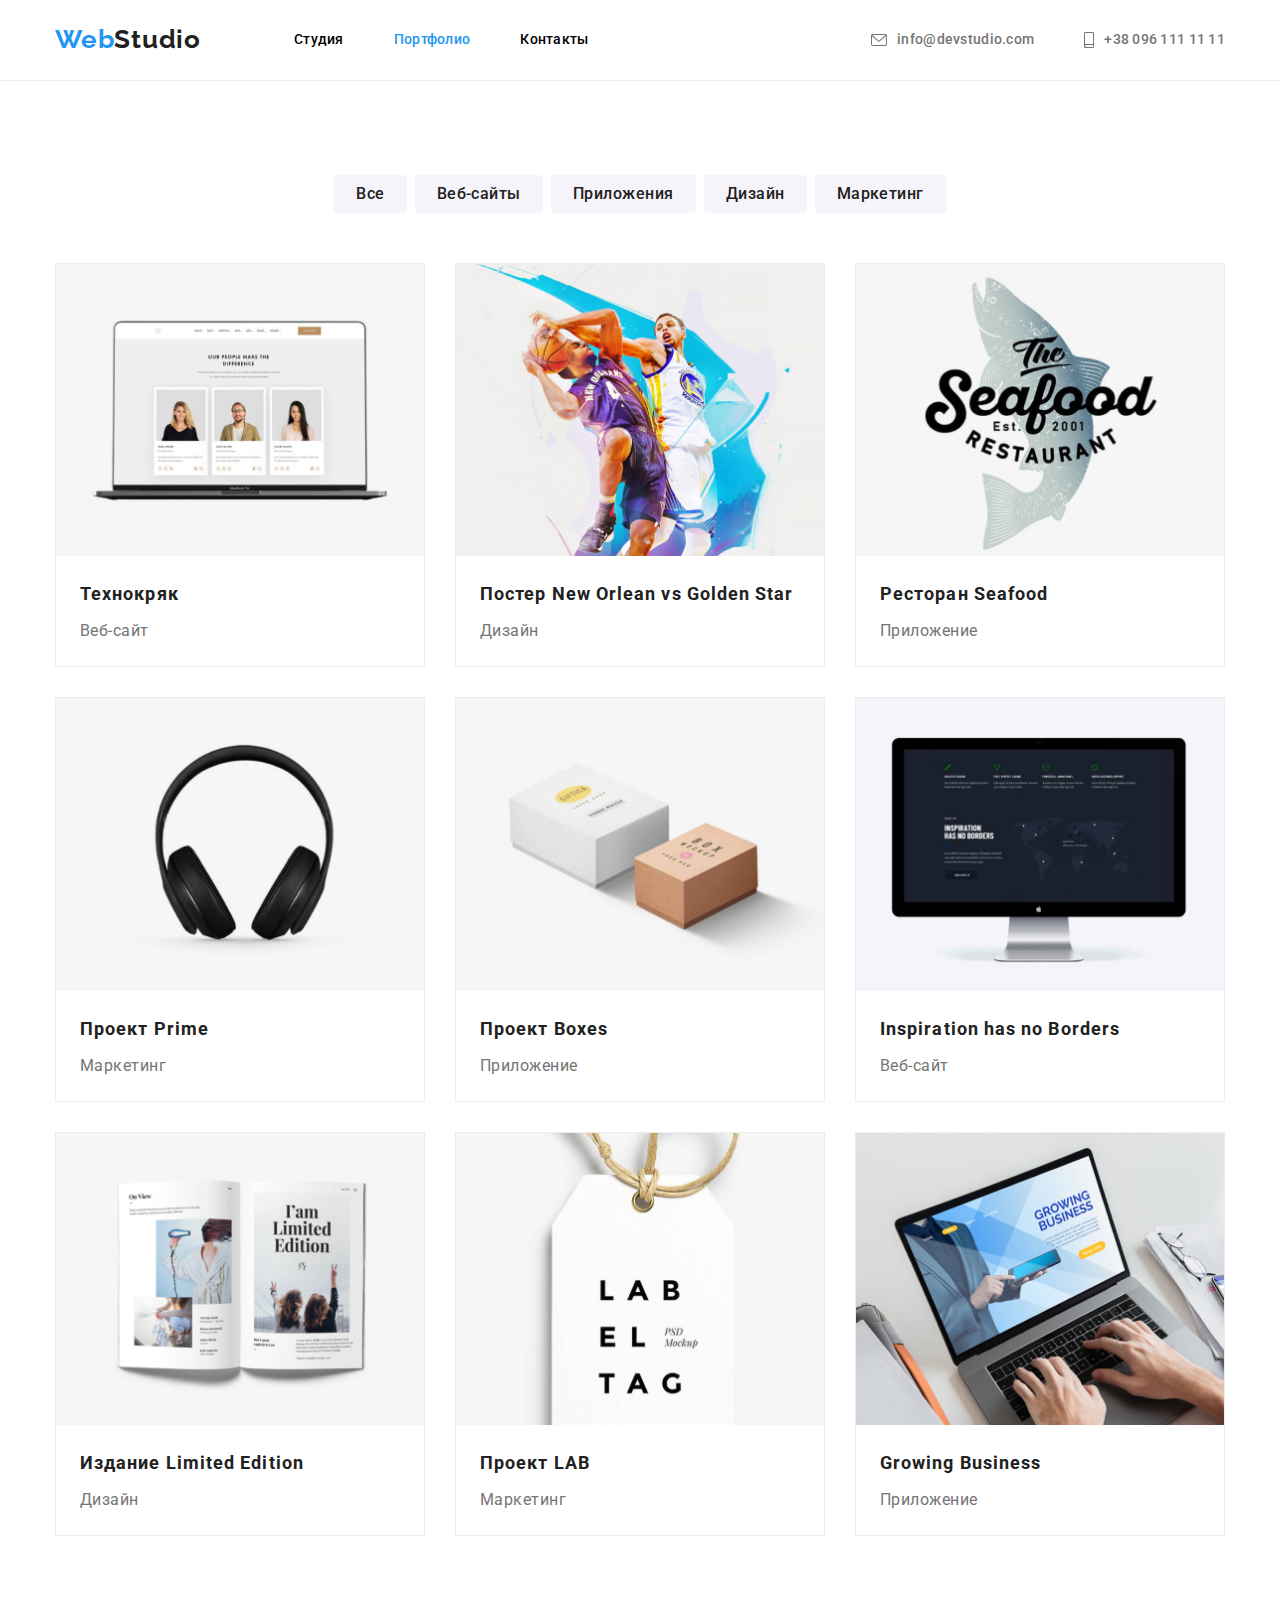
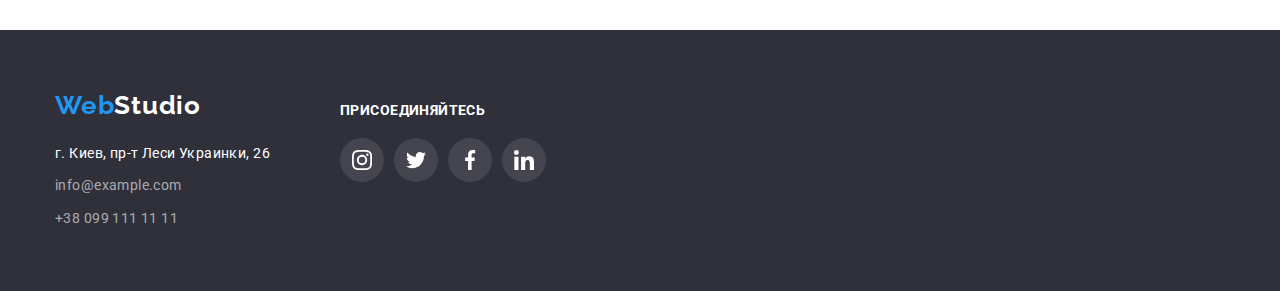
==== commit 0608fd28: "after 1st sub#2" ====
--- a/portfolio.html
+++ b/portfolio.html
@@ -298,7 +298,7 @@
           <ul class="network-list">
             <li class="network-item">
               <a class="network-link" href="https://www.instagram.com/">
-                <svg class="network-icon">
+                <svg class="network-icon foter-icon">
                   <use
                     href="./images/icon/symbol-defs.svg#icon-instagram"
                   ></use>
@@ -308,7 +308,7 @@
 
             <li class="network-item">
               <a class="network-link" href="https://twitter.com/">
-                <svg class="network-icon">
+                <svg class="network-icon foter-icon">
                   <use href="./images/icon/symbol-defs.svg#icon-twitter"></use>
                 </svg>
               </a>
@@ -316,7 +316,7 @@
 
             <li class="network-item">
               <a class="network-link" href="https://www.facebook.com/">
-                <svg class="network-icon">
+                <svg class="network-icon foter-icon">
                   <use href="./images/icon/symbol-defs.svg#icon-facebook"></use>
                 </svg>
               </a>
@@ -324,7 +324,7 @@
 
             <li class="network-item">
               <a class="network-link" href="https://www.linkedin.com/">
-                <svg class="network-icon">
+                <svg class="network-icon foter-icon">
                   <use href="./images/icon/symbol-defs.svg#icon-linkedin"></use>
                 </svg>
               </a>
--- a/css/styles.css
+++ b/css/styles.css
@@ -191,8 +191,10 @@
 .main-section {
   display: flex;
   flex-direction: column;
+  justify-content: center;
+  align-items: center;
   max-width: 1600px;
-  max-height: 600px;
+  height: 600px;
   background-image: linear-gradient(
       rgba(47, 48, 58, 0.4),
       rgba(47, 48, 58, 0.4)
@@ -204,8 +206,6 @@
   background-position: center;
   background-color: #c4c4c4;
   text-align: center;
-  padding-bottom: 200px;
-  padding-top: 200px;
 }
 
 .main-text {
@@ -405,6 +405,10 @@
   background-color: rgba(255, 255, 255, 0.1);
 }
 
+.network-link .foter-icon {
+  fill: var(--color-white);
+}
+
 .footer-box {
   box-sizing: inline-flex;
 }
@@ -544,6 +548,7 @@
   border-radius: 4px;
   border: 0px;
   padding: 6px 22px;
+  cursor: pointer;
 }
 
 .button:hover,
